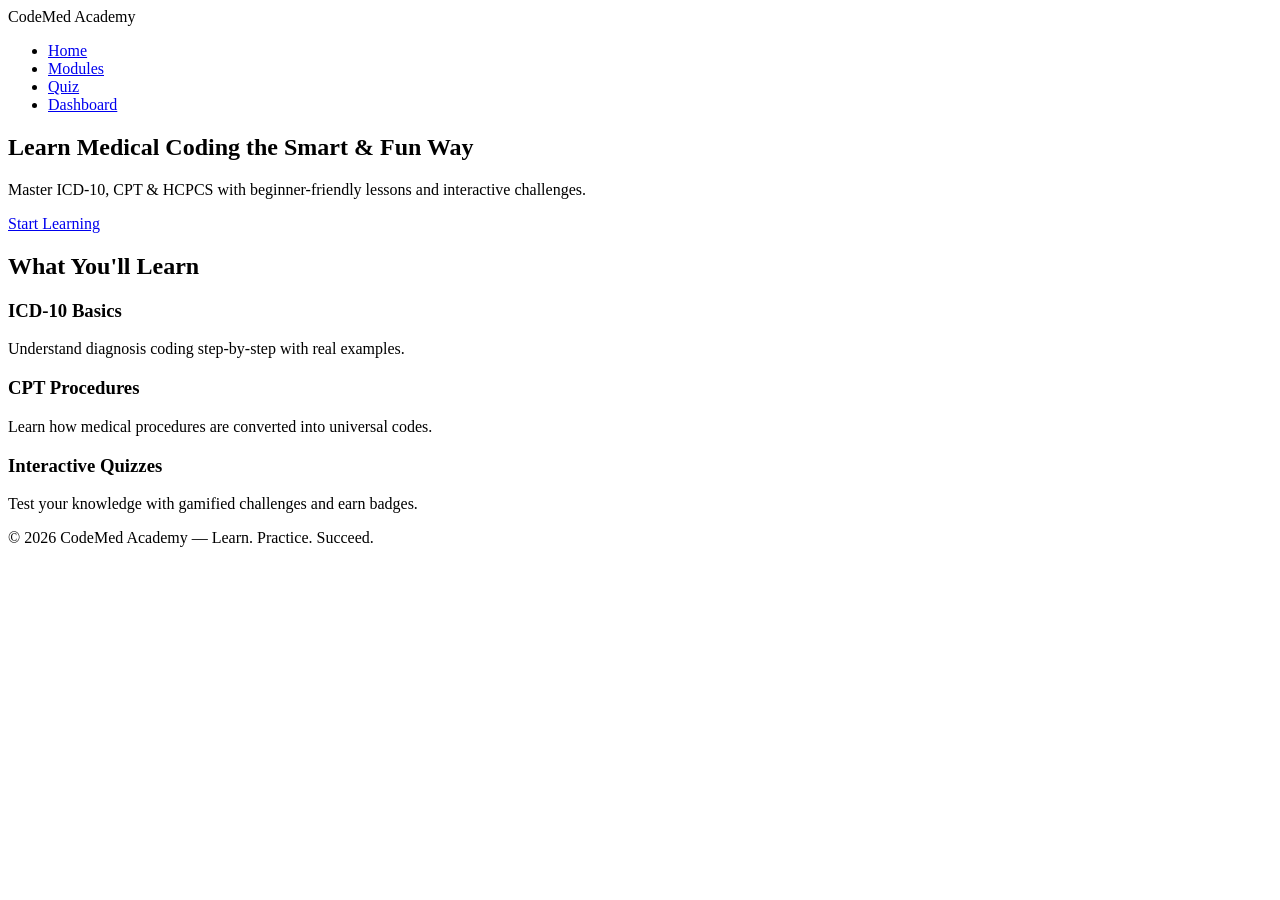
==== index.html @ a1dbc3cd "Add files via upload" ====
<!DOCTYPE html>
<html>
<head>
  <title>CodeMed Academy</title>
  <link rel="stylesheet" href="style.css">
</head>
<body>

<nav>
  <div class="container nav-wrapper">
    <div class="logo">CodeMed Academy</div>
    <ul>
      <li><a href="#">Home</a></li>
      <li><a href="#">Modules</a></li>
      <li><a href="#">Quiz</a></li>
      <li><a href="#">Dashboard</a></li>
    </ul>
  </div>
</nav>

<section class="hero">
  <div class="container">
    <h1>Learn Medical Coding the Smart & Fun Way</h1>
    <p>Master ICD-10, CPT & HCPCS with beginner-friendly lessons and interactive challenges.</p>
    <a href="#" class="btn">Start Learning</a>
  </div>
</section>

<section class="section">
  <div class="container">
    <h2 class="section-title">What You'll Learn</h2>
    <div class="card-grid">
      <div class="card">
        <h3>ICD-10 Basics</h3>
        <p>Understand diagnosis coding step-by-step with real examples.</p>
      </div>

      <div class="card">
        <h3>CPT Procedures</h3>
        <p>Learn how medical procedures are converted into universal codes.</p>
      </div>

      <div class="card">
        <h3>Interactive Quizzes</h3>
        <p>Test your knowledge with gamified challenges and earn badges.</p>
      </div>
    </div>
  </div>
</section>

<footer>
  © 2026 CodeMed Academy — Learn. Practice. Succeed.
</footer>

</body>
</html>
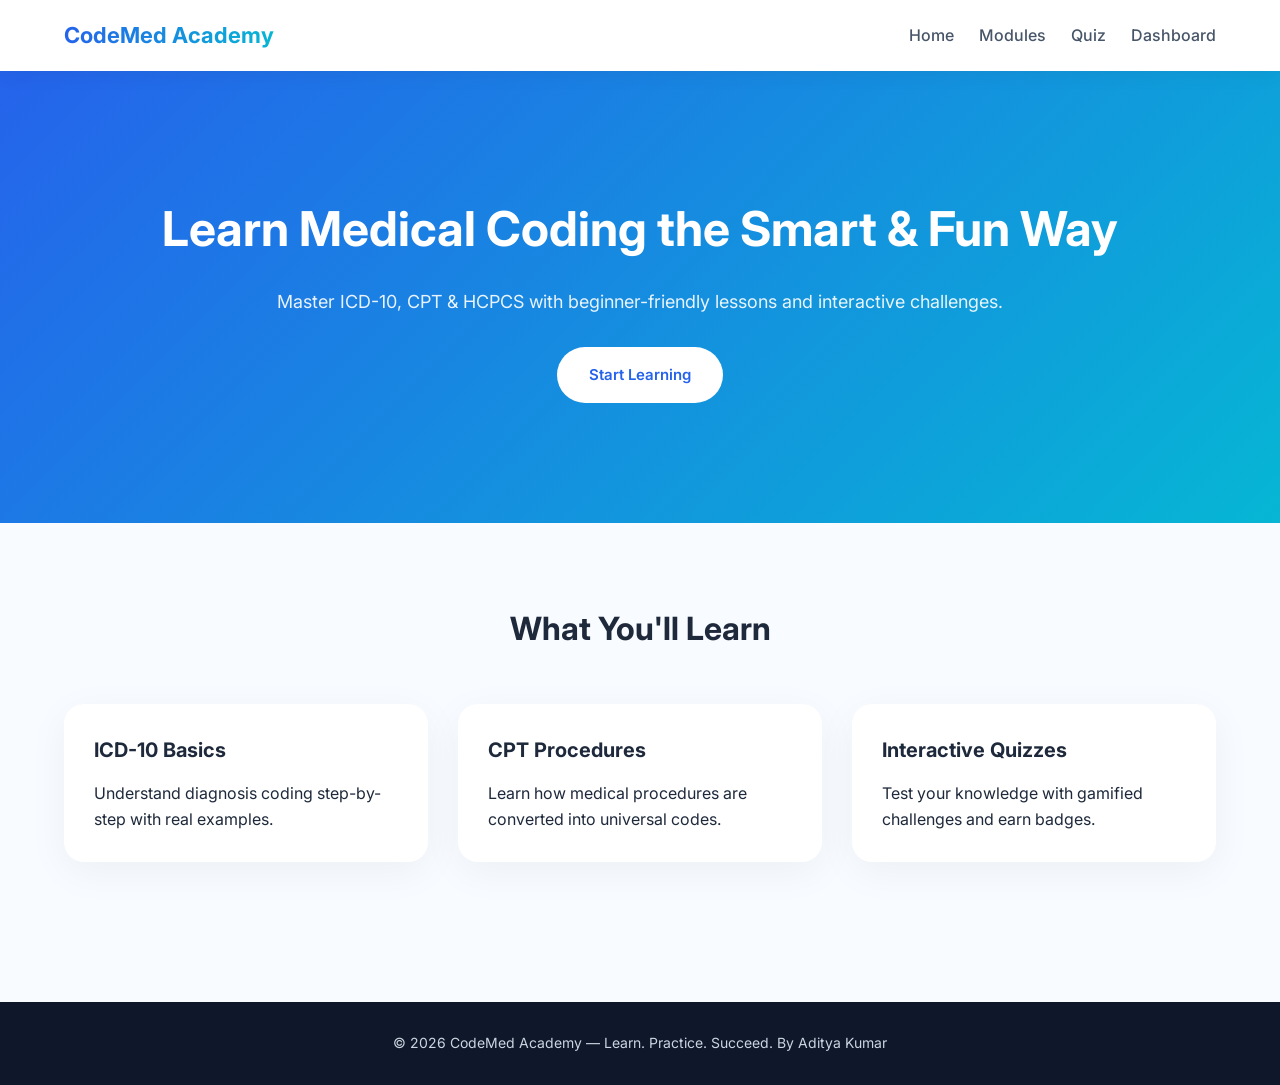
==== commit 2298f169: "Update index.html" ====
--- a/index.html
+++ b/index.html
@@ -11,7 +11,7 @@
     <div class="logo">CodeMed Academy</div>
     <ul>
       <li><a href="#">Home</a></li>
-      <li><a href="#">Modules</a></li>
+      <li><a href="modules.html">Modules</a></li>
       <li><a href="#">Quiz</a></li>
       <li><a href="#">Dashboard</a></li>
     </ul>
@@ -49,7 +49,7 @@
 </section>
 
 <footer>
-  © 2026 CodeMed Academy — Learn. Practice. Succeed.
+  © 2026 CodeMed Academy — Learn. Practice. Succeed. By Aditya Kumar 
 </footer>
 
 </body>
--- a/style.css
+++ b/style.css
@@ -0,0 +1,242 @@
+/* ===== IMPORT FONT ===== */
+@import url('https://fonts.googleapis.com/css2?family=Inter:wght@300;400;600;700&display=swap');
+
+/* ===== CSS VARIABLES ===== */
+:root {
+  --primary: #2563eb;
+  --accent: #06b6d4;
+  --dark: #0f172a;
+  --text: #1e293b;
+  --muted: #475569;
+  --light-bg: #f8fbff;
+  --border: #e2e8f0;
+}
+
+/* ===== GLOBAL RESET ===== */
+* { margin: 0; padding: 0; box-sizing: border-box; }
+
+body {
+  font-family: 'Inter', sans-serif;
+  background: var(--light-bg);
+  color: var(--text);
+  line-height: 1.6;
+}
+
+.container { width: 90%; max-width: 1200px; margin: auto; }
+
+/* ===== NAVBAR ===== */
+nav {
+  position: sticky; top: 0;
+  background: white;
+  padding: 18px 0;
+  box-shadow: 0 4px 20px rgba(0,0,0,0.05);
+  z-index: 1000;
+}
+
+.nav-wrapper { display: flex; justify-content: space-between; align-items: center; }
+
+.logo {
+  font-weight: 700; font-size: 22px;
+  background: linear-gradient(90deg, var(--primary), var(--accent));
+  -webkit-background-clip: text;
+  background-clip: text;
+  -webkit-text-fill-color: transparent;
+  text-decoration: none;
+}
+
+nav ul { list-style: none; display: flex; gap: 25px; }
+
+nav ul li a {
+  text-decoration: none; color: var(--muted);
+  font-weight: 500; transition: color 0.3s;
+}
+
+nav ul li a:hover, nav ul li a.active { color: var(--primary); }
+
+/* ===== HAMBURGER ===== */
+.hamburger {
+  display: none; flex-direction: column; gap: 5px;
+  cursor: pointer; background: none; border: none; padding: 4px;
+}
+.hamburger span { display: block; width: 25px; height: 3px; background: var(--muted); border-radius: 3px; }
+
+.nav-mobile {
+  display: none; flex-direction: column;
+  background: white; padding: 15px 20px;
+  box-shadow: 0 8px 20px rgba(0,0,0,0.08);
+}
+.nav-mobile a {
+  text-decoration: none; color: var(--muted); font-weight: 500;
+  padding: 10px 0; border-bottom: 1px solid var(--border);
+}
+.nav-mobile a:last-child { border-bottom: none; }
+.nav-mobile a:hover { color: var(--primary); }
+.nav-mobile.open { display: flex; }
+
+/* ===== HERO ===== */
+.hero {
+  padding: 120px 0;
+  background: linear-gradient(135deg, var(--primary), var(--accent));
+  color: white; text-align: center;
+}
+.hero h1 { font-size: 48px; font-weight: 700; margin-bottom: 20px; }
+.hero p { font-size: 18px; margin-bottom: 30px; opacity: 0.9; }
+
+/* ===== PAGE HEADER ===== */
+.page-header {
+  background: linear-gradient(135deg, var(--primary), var(--accent));
+  color: white; padding: 60px 0; text-align: center; margin-bottom: 50px;
+}
+.page-header h1 { font-size: 36px; font-weight: 700; margin-bottom: 10px; }
+.page-header p { opacity: 0.9; font-size: 16px; }
+
+/* ===== BUTTONS ===== */
+.btn {
+  display: inline-block; padding: 14px 30px; border-radius: 50px;
+  background: white; color: var(--primary); font-weight: 600;
+  text-decoration: none; transition: all 0.3s ease;
+  border: 2px solid transparent; cursor: pointer;
+  font-family: 'Inter', sans-serif; font-size: 15px;
+}
+.btn:hover { transform: translateY(-3px); box-shadow: 0 10px 25px rgba(0,0,0,0.15); }
+
+.btn-primary {
+  background: linear-gradient(90deg, var(--primary), var(--accent));
+  color: white; border: none;
+}
+.btn-primary:hover { box-shadow: 0 10px 25px rgba(37,99,235,0.3); }
+
+/* ===== SECTION ===== */
+.section { padding: 80px 0; }
+.section-title { text-align: center; font-size: 32px; margin-bottom: 50px; }
+
+/* ===== CARDS ===== */
+.card-grid { display: grid; grid-template-columns: repeat(auto-fit, minmax(280px, 1fr)); gap: 30px; }
+
+.card {
+  background: white; padding: 30px; border-radius: 20px;
+  box-shadow: 0 10px 40px rgba(0,0,0,0.05); transition: all 0.3s ease;
+  margin-bottom: 0;
+}
+.card:hover { transform: translateY(-8px); box-shadow: 0 20px 50px rgba(0,0,0,0.1); }
+.card h3 { margin-bottom: 15px; font-size: 20px; }
+
+/* ===== PROGRESS BAR ===== */
+.progress { background: var(--border); border-radius: 20px; overflow: hidden; height: 10px; margin: 15px 0; }
+.progress-bar { height: 100%; background: linear-gradient(90deg, var(--primary), var(--accent)); border-radius: 20px; }
+.progress-label { font-size: 13px; color: var(--muted); margin-bottom: 15px; }
+
+/* ===== QUIZ ===== */
+.quiz-box {
+  background: white; padding: 30px; border-radius: 20px;
+  box-shadow: 0 10px 40px rgba(0,0,0,0.05); margin-bottom: 25px;
+}
+.quiz-box p.question { font-weight: 600; font-size: 16px; margin-bottom: 18px; }
+
+.quiz-options { display: flex; flex-direction: column; gap: 12px; }
+
+.quiz-options label {
+  display: flex; align-items: center; gap: 12px;
+  padding: 12px 16px; border-radius: 12px; border: 2px solid var(--border);
+  cursor: pointer; transition: all 0.2s; font-size: 15px;
+}
+.quiz-options label:hover { border-color: var(--primary); background: #eff6ff; }
+.quiz-options input[type="radio"] { accent-color: var(--primary); width: 18px; height: 18px; }
+
+.quiz-result {
+  display: none; padding: 20px 25px; border-radius: 15px; margin-top: 20px;
+  font-size: 15px; font-weight: 600;
+}
+.quiz-result.correct { background: #f0fdf4; border: 2px solid #86efac; color: #166534; }
+.quiz-result.incorrect { background: #fff1f2; border: 2px solid #fca5a5; color: #991b1b; }
+
+/* ===== DASHBOARD ===== */
+.dashboard-grid { display: grid; grid-template-columns: repeat(auto-fit, minmax(250px, 1fr)); gap: 25px; margin-bottom: 40px; }
+
+.profile-card {
+  background: linear-gradient(135deg, var(--primary), var(--accent));
+  color: white; padding: 30px; border-radius: 20px;
+  box-shadow: 0 10px 40px rgba(37,99,235,0.2);
+}
+.profile-card h2 { margin-bottom: 15px; font-size: 22px; }
+.profile-card p { opacity: 0.9; margin-bottom: 6px; }
+
+.stat-card {
+  background: white; padding: 25px 30px; border-radius: 20px;
+  box-shadow: 0 10px 40px rgba(0,0,0,0.05);
+}
+.stat-card .stat-number { font-size: 36px; font-weight: 700; color: var(--primary); }
+.stat-card .stat-label { color: var(--muted); font-size: 14px; }
+
+.badges-section { background: white; padding: 30px; border-radius: 20px; box-shadow: 0 10px 40px rgba(0,0,0,0.05); margin-bottom: 30px; }
+.badges-section h3 { margin-bottom: 18px; font-size: 20px; }
+
+.badges { display: flex; flex-wrap: wrap; gap: 10px; }
+.badges span { background: #e0f2fe; color: #0369a1; padding: 8px 15px; border-radius: 20px; font-size: 14px; font-weight: 500; }
+
+/* ===== ABOUT ===== */
+.about-content {
+  background: white; padding: 40px; border-radius: 20px;
+  box-shadow: 0 10px 40px rgba(0,0,0,0.05); max-width: 800px; margin: 0 auto 40px;
+}
+.about-content h2 { font-size: 24px; margin-bottom: 12px; }
+.about-content p { color: var(--muted); margin-bottom: 30px; font-size: 16px; }
+.about-content p:last-child { margin-bottom: 0; }
+
+/* ===== FOOTER ===== */
+footer {
+  background: var(--dark); color: #cbd5e1;
+  text-align: center; padding: 30px 0; margin-top: 60px; font-size: 14px;
+}
+
+/* ===== RESPONSIVE ===== */
+@media (max-width: 768px) {
+  .hero h1 { font-size: 30px; }
+  .hero p { font-size: 15px; }
+  nav ul { display: none; }
+  .hamburger { display: flex; }
+  .section-title { font-size: 26px; }
+  .page-header h1 { font-size: 28px; }
+}
+
+/* ===== LOGIN PAGE ===== */
+.login-page {
+  min-height: 100vh; display: flex; align-items: center; justify-content: center;
+  background: linear-gradient(135deg, var(--primary), var(--accent)); padding: 20px;
+}
+.login-container {
+  display: grid; grid-template-columns: 1fr 1fr; background: white;
+  border-radius: 25px; overflow: hidden; box-shadow: 0 25px 60px rgba(0,0,0,0.15);
+  max-width: 1000px; width: 100%;
+}
+.login-left {
+  background: linear-gradient(135deg, var(--primary), #1e40af);
+  color: white; padding: 60px; display: flex; flex-direction: column; justify-content: center;
+}
+.login-left h2 { font-size: 32px; margin-bottom: 20px; }
+.login-left p { opacity: 0.9; }
+.login-right { padding: 60px; display: flex; flex-direction: column; justify-content: center; }
+.login-right h2 { margin-bottom: 30px; }
+.form-group { margin-bottom: 25px; }
+.form-group input {
+  width: 100%; padding: 14px; border-radius: 10px; border: 1px solid var(--border);
+  font-size: 14px; outline: none; transition: border-color 0.3s; font-family: 'Inter', sans-serif;
+}
+.form-group input:focus { border-color: var(--primary); }
+.login-btn {
+  width: 100%; padding: 14px; border-radius: 50px; border: none;
+  background: linear-gradient(90deg, var(--primary), var(--accent));
+  color: white; font-weight: 600; cursor: pointer; transition: 0.3s; font-size: 15px;
+}
+.login-btn:hover { transform: translateY(-3px); box-shadow: 0 10px 25px rgba(0,0,0,0.15); }
+.divider { text-align: center; margin: 20px 0; color: #64748b; font-size: 14px; }
+.social-login { display: flex; gap: 15px; }
+.social-btn { flex: 1; padding: 10px; border-radius: 10px; border: 1px solid var(--border); background: white; cursor: pointer; }
+.social-btn:hover { background: #f1f5f9; }
+.login-footer { margin-top: 20px; text-align: center; font-size: 14px; }
+.login-footer a { color: var(--primary); text-decoration: none; font-weight: 600; }
+
+@media (max-width: 900px) {
+  .login-container { grid-template-columns: 1fr; }
+  .login-left { display: none; }
+}
